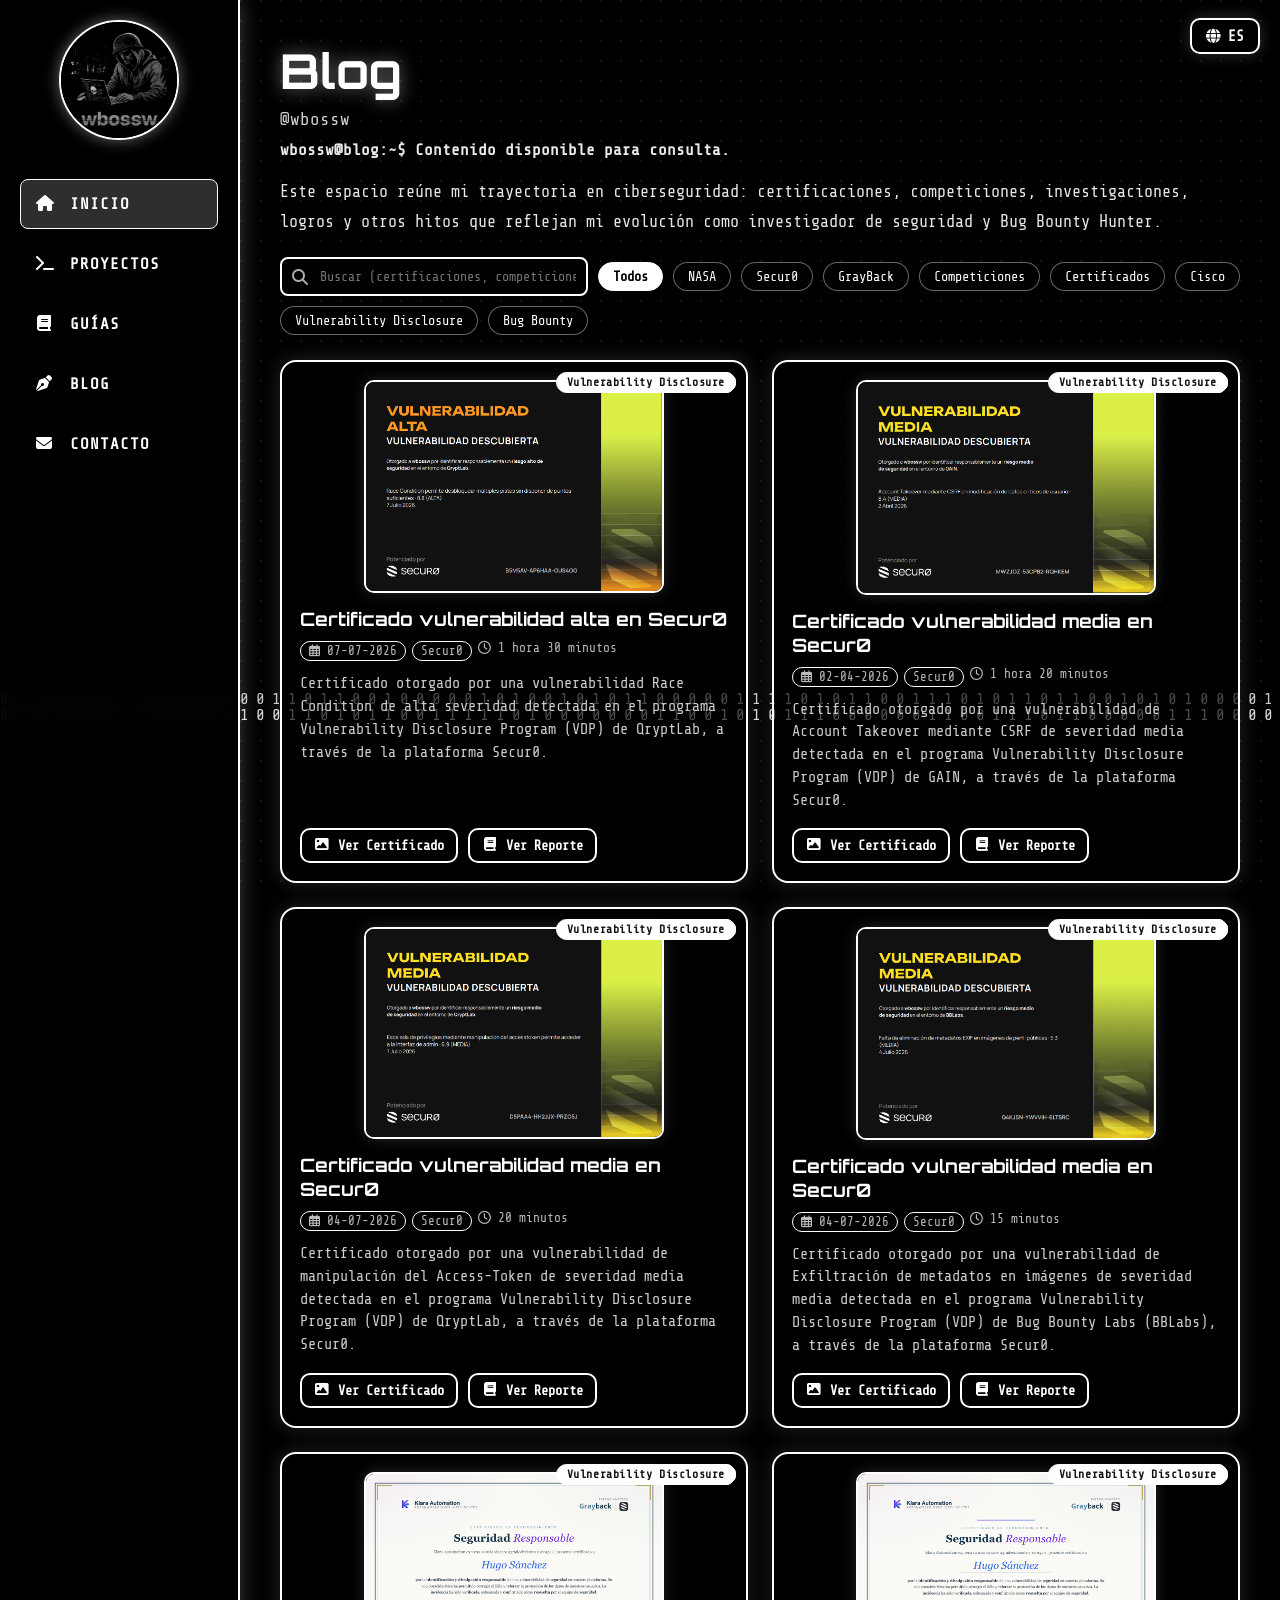
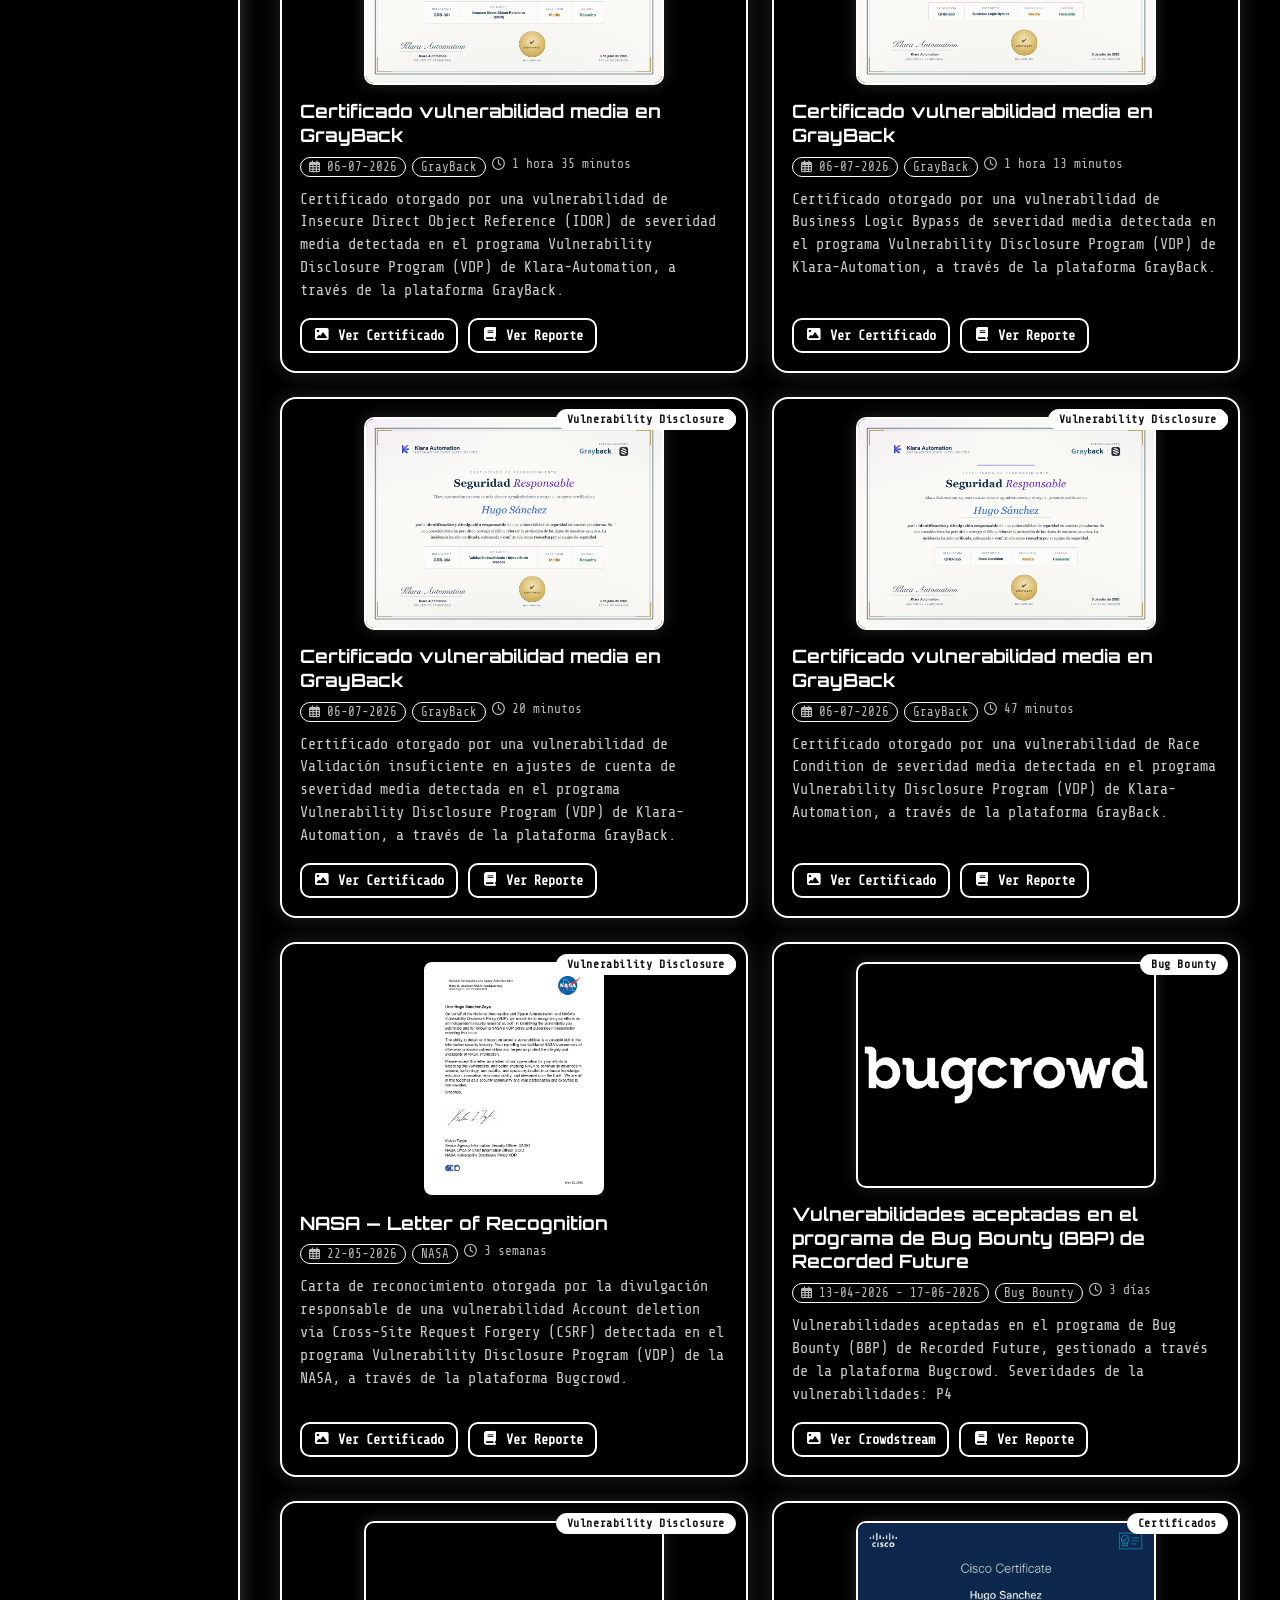
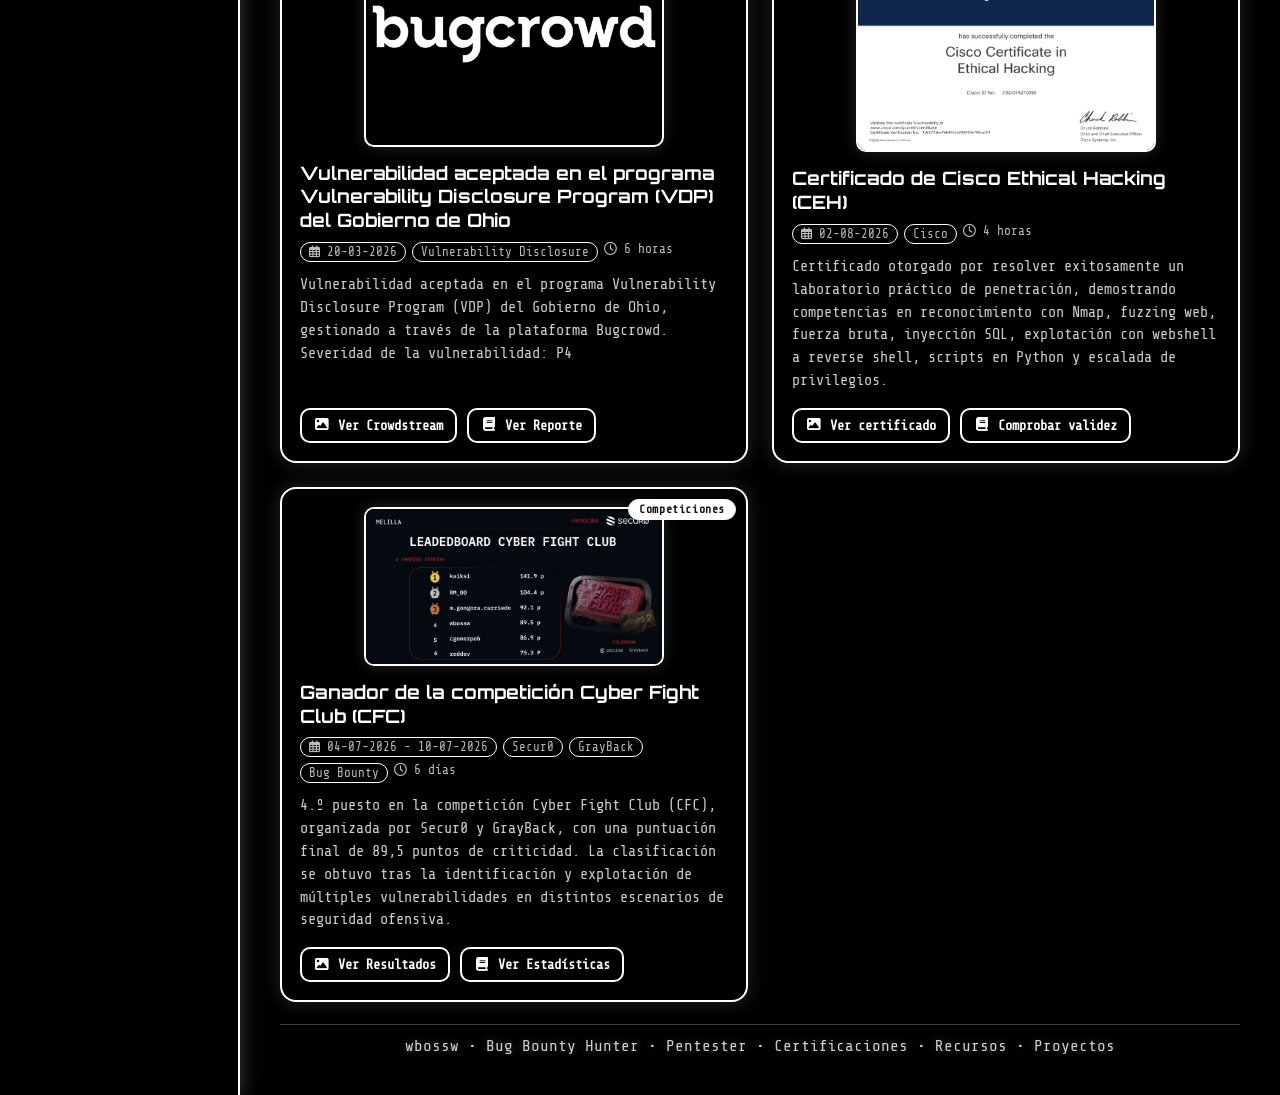
==== blog.html @ ac4e8544 "commit" ====
<!DOCTYPE html>
<html lang="es">
<head>
  <meta charset="UTF-8" />
  <meta name="viewport" content="width=device-width, initial-scale=1.0"/>
  <meta name="description" content="Portfolio de ciberseguridad, pentesting y Writeups de @wbossw.">
  <meta property="og:title" content="wbossw - Ciberseguridad & Pentesting & Bug Bounty">
  <meta property="og:description" content="Auditorías ofensivas, laboratorios y recursos de seguridad.">
  <link rel="icon" href="assets/favicon.ico" type="image/x-icon">
  <title>wbossw - Blog</title>

  <link href="https://fonts.googleapis.com/css2?family=Share+Tech+Mono:wght@400&family=Orbitron:wght@400;700;900&display=swap" rel="stylesheet">
  <link rel="stylesheet" href="https://cdnjs.cloudflare.com/ajax/libs/font-awesome/6.4.0/css/all.min.css">

  <link rel="stylesheet" href="css/blog.css">
</head>
<body>
  
  <canvas id="matrix"></canvas>

  <div id="container">
    <aside id="sidebar">
      <div id="logo">
        <img
          src="assets/p1r4t3-wbossw.png"
          alt="wbossw logo"
          data-i18n-attr="alt:logo.alt"
        >
      </div>

      <a href="https://wbossw.github.io/" class="nav-link active">
        <i class="fas fa-home" aria-hidden="true"></i>
        <span data-i18n="nav.home">Inicio</span>
      </a>

      <a href="projects" class="nav-link">
        <i class="fas fa-terminal" aria-hidden="true"></i>
        <span data-i18n="nav.projects">Proyectos</span>
      </a>

      <a href="guides" class="nav-link">
        <i class="fas fa-book" aria-hidden="true"></i>
        <span data-i18n="nav.guides">Guías</span>
      </a>

      <a href="blog" class="nav-link">
        <i class="fas fa-pen-nib" aria-hidden="true"></i>
        <span data-i18n="nav.blog">Blog</span>
      </a>

      <a href="contact" class="nav-link">
        <i class="fas fa-envelope" aria-hidden="true"></i>
        <span data-i18n="nav.contact">Contacto</span>
      </a>
    </aside>

    <div class="lang-toggle-container">
      <button id="lang-btn" class="lang-btn" type="button" aria-label="Cambiar idioma">
        <i class="fas fa-globe"></i>
        <span id="lang-label">EN</span>
      </button>
    </div>
    
    <div id="content">
      <h1>Blog</h1>
      <p class="subtitle">@wbossw</p>
      <p class="terminal-prompt">wbossw@blog:~$ Boveda de contenido </p>

      <div class="description">
        Este espacio reúne mi trayectoria en ciberseguridad: certificaciones, competiciones, investigaciones, logros y otros hitos que reflejan mi evolución como investigador de seguridad y Bug Bounty Hunter.
      </div>

      <div class="toolbar">
        <div class="search">
          <i class="fas fa-search"></i>
          <input id="q" type="text" placeholder="Buscar (certificaciones, competiciones, recursos...)" aria-label="Buscar en el blog">
        </div>
        <span class="chip active" data-filter="all">Todos</span>
        <span class="chip" data-filter="NASA">NASA</span>
        <span class="chip" data-filter="Secur0">Secur0</span>
        <span class="chip" data-filter="GrayBack">GrayBack</span>
        <span class="chip" data-filter="Competiciones">Competiciones</span>
        <span class="chip" data-filter="Certificados">Certificados</span>
        <span class="chip" data-filter="Cisco">Cisco</span>
        <span class="chip" data-filter="Vulnerability Disclosure">Vulnerability Disclosure</span>
        <span class="chip" data-filter="Bug Bounty">Bug Bounty</span>
      </div>

      <section class="blog-grid" id="posts">

        <!-- Mensaje de Búsqueda Sin Resultados -->
        <div id="no-results" class="no-results" style="display: none;">
          <i class="fas fa-exclamation-triangle"></i>
          <h3>[ 404 ] No se encontraron resultados</h3>
          <p>No hay artículos que coincidan con tu búsqueda o filtro seleccionado.</p>
        </div>

        <article class="post" data-tags="Certificado Secur0 Vulnerability Disclosure Program (VDP) - QryptLab">
          <div class="pills-container">
            <span class="pill">Secur0</span>
            <span class="pill">Certificados</span>
            <span class="pill">Vulnerability Disclosure</span>
          </div>

          <div style="display:flex; justify-content:center; margin-bottom:14px;">
            <img src="https://wbossw.github.io/assets/certificates/vulnerability-high.png" alt="Certificado Secur0 Vulnerability Disclosure Program (VDP) - QryptLab" style="width:100%; max-width:300px; height:auto; border:2px solid #fff; border-radius:10px; box-shadow:0 0 15px rgba(255,255,255,.15);">
          </div>
          
          <h3>Certificado vulnerabilidad alta en Secur0</h3>
          <div class="meta">
            <span class="badge date"><i class="far fa-calendar-alt"></i> 07-07-2026</span>
            <span class="badge">Secur0</span>
            <span class="readtime"><i class="far fa-clock"></i> 1 hora 30 minutos</span>
          </div>
          <p class="excerpt">
            Certificado otorgado por una vulnerabilidad Race Condition de alta severidad detectada en el programa Vulnerability Disclosure Program (VDP) de QryptLab, a través de la plataforma Secur0.
          </p>
          <div class="btns">
            <a class="btn" href="https://wbossw.github.io/assets/certificates/vulnerability-high.png" target="_blank" rel="noopener"><i class="fas fa-image"></i>Ver Certificado</a>
            <a class="btn" href="https://wbossw.github.io/blog"><i class="fas fa-book"></i>Ver Reporte</a>
          </div>
        </article>

        <article class="post" data-tags="Certificado Secur0 Vulnerability Disclosure Program (VDP) - GAIN">
          <div class="pills-container">
            <span class="pill">Secur0</span>
            <span class="pill">Certificados</span>
            <span class="pill">Vulnerability Disclosure</span>
          </div>

          <div style="display:flex; justify-content:center; margin-bottom:14px;">
            <img src="https://wbossw.github.io/assets/certificates/vulnerability-medium.png" alt="Certificado Secur0 Vulnerability Disclosure Program (VDP) - GAIN" style="width:100%; max-width:300px; height:auto; border:2px solid #fff; border-radius:10px; box-shadow:0 0 15px rgba(255,255,255,.15);">
          </div>
          
          <h3>Certificado vulnerabilidad media en Secur0</h3>
          <div class="meta">
            <span class="badge date"><i class="far fa-calendar-alt"></i> 02-04-2026</span>
            <span class="badge">Secur0</span>
            <span class="readtime"><i class="far fa-clock"></i> 1 hora 20 minutos </span>
          </div>
          <p class="excerpt">
            Certificado otorgado por una vulnerabilidad de Account Takeover mediante CSRF de severidad media detectada en el programa Vulnerability Disclosure Program (VDP) de GAIN, a través de la plataforma Secur0.
          </p>
          <div class="btns">
            <a class="btn" href="https://wbossw.github.io/assets/certificates/vulnerability-medium.png" target="_blank" rel="noopener"><i class="fas fa-image"></i>Ver Certificado</a>
            <a class="btn" href="https://wbossw.github.io/blog"><i class="fas fa-book"></i>Ver Reporte</a>
          </div>
        </article>

        <article class="post" data-tags="Certificado Secur0 Vulnerability Disclosure Program (VDP) - QryptLab">
          <div class="pills-container">
            <span class="pill">Secur0</span>
            <span class="pill">Certificados</span>
            <span class="pill">Vulnerability Disclosure</span>
          </div>

          <div style="display:flex; justify-content:center; margin-bottom:14px;">
            <img src="https://wbossw.github.io/assets/certificates/vulnerability-medium-.png" alt="Certificado Secur0 Vulnerability Disclosure Program (VDP) - QryptLab" style="width:100%; max-width:300px; height:auto; border:2px solid #fff; border-radius:10px; box-shadow:0 0 15px rgba(255,255,255,.15);">
          </div>

          <h3>Certificado vulnerabilidad media en Secur0</h3>
          <div class="meta">
            <span class="badge date"><i class="far fa-calendar-alt"></i> 04-07-2026</span>
            <span class="badge">Secur0</span>
            <span class="readtime"><i class="far fa-clock"></i> 20 minutos </span>
          </div>
          <p class="excerpt">
            Certificado otorgado por una vulnerabilidad de manipulación del Access-Token de severidad media detectada en el programa Vulnerability Disclosure Program (VDP) de QryptLab, a través de la plataforma Secur0.
          </p>
          <div class="btns">
            <a class="btn" href="https://wbossw.github.io/assets/certificates/vulnerability-medium-.png" target="_blank" rel="noopener"><i class="fas fa-image"></i>Ver Certificado</a>
            <a class="btn" href="https://wbossw.github.io/blog"><i class="fas fa-book"></i>Ver Reporte</a>
          </div>
        </article>

        <article class="post" data-tags="Certificado Secur0 Vulnerability Disclosure Program (VDP) - Bug Bounty Labs (BBLabs)">
          <div class="pills-container">
            <span class="pill">Secur0</span>
            <span class="pill">Certificados</span>
            <span class="pill">Vulnerability Disclosure</span>
          </div>

          <div style="display:flex; justify-content:center; margin-bottom:14px;">
            <img src="https://wbossw.github.io/assets/certificates/Vulnerability-medium-1.png" alt="Certificado Secur0 Vulnerability Disclosure Program (VDP) - Bug Bounty Labs (BBLabs)" style="width:100%; max-width:300px; height:auto; border:2px solid #fff; border-radius:10px; box-shadow:0 0 15px rgba(255,255,255,.15);">
          </div>

          <h3>Certificado vulnerabilidad media en Secur0</h3>
          <div class="meta">
            <span class="badge date"><i class="far fa-calendar-alt"></i> 04-07-2026</span>
            <span class="badge">Secur0</span>
            <span class="readtime"><i class="far fa-clock"></i> 15 minutos </span>
          </div>
          <p class="excerpt">
            Certificado otorgado por una vulnerabilidad de Exfiltración de metadatos en imágenes de severidad media detectada en el programa Vulnerability Disclosure Program (VDP) de Bug Bounty Labs (BBLabs), a través de la plataforma Secur0.
          </p>
          <div class="btns">
            <a class="btn" href="https://wbossw.github.io/assets/certificates/Vulnerability-medium-1.png" target="_blank" rel="noopener"><i class="fas fa-image"></i>Ver Certificado</a>
            <a class="btn" href="https://wbossw.github.io/blog"><i class="fas fa-book"></i>Ver Reporte</a>
          </div>
        </article>

        <article class="post" data-tags="Certificado GrayBack Vulnerability Disclosure Program (VDP) - Klara-Automation">
          <div class="pills-container">
            <span class="pill">GrayBack</span>
            <span class="pill">Certificados</span>
            <span class="pill">Vulnerability Disclosure</span>
          </div>

          <div style="display:flex; justify-content:center; margin-bottom:14px;">
            <img src="https://wbossw.github.io/assets/certificates/Vulnerability-Medium-GrayBack-1.png" alt="Certificado GrayBack Vulnerability Disclosure Program (VDP) - Klara-Automation" style="width:100%; max-width:300px; height:auto; border:2px solid #fff; border-radius:10px; box-shadow:0 0 15px rgba(255,255,255,.15);">
          </div>

          <h3>Certificado vulnerabilidad media en GrayBack</h3>
          <div class="meta">
            <span class="badge date"><i class="far fa-calendar-alt"></i> 06-07-2026</span>
            <span class="badge">GrayBack</span>
            <span class="readtime"><i class="far fa-clock"></i> 1 hora 35 minutos </span>
          </div>
          <p class="excerpt">
            Certificado otorgado por una vulnerabilidad de Insecure Direct Object Reference (IDOR) de severidad media detectada en el programa Vulnerability Disclosure Program (VDP) de Klara-Automation, a través de la plataforma GrayBack.
          </p>
          <div class="btns">
            <a class="btn" href="https://wbossw.github.io/assets/certificates/Vulnerability-Medium-GrayBack-1.png" target="_blank" rel="noopener"><i class="fas fa-image"></i>Ver Certificado</a>
            <a class="btn" href="https://wbossw.github.io/blog"><i class="fas fa-book"></i>Ver Reporte</a>
          </div>
        </article>

        <article class="post" data-tags="Certificado GrayBack Vulnerability Disclosure Program (VDP) - Klara-Automation">
          <div class="pills-container">
            <span class="pill">GrayBack</span>
            <span class="pill">Certificados</span>
            <span class="pill">Vulnerability Disclosure</span>
          </div>

          <div style="display:flex; justify-content:center; margin-bottom:14px;">
            <img src="https://wbossw.github.io/assets/certificates/Vulnerability-Medium-GrayBack-2.png" alt="Certificado GrayBack Vulnerability Disclosure Program (VDP) - Klara-Automation" style="width:100%; max-width:300px; height:auto; border:2px solid #fff; border-radius:10px; box-shadow:0 0 15px rgba(255,255,255,.15);">
          </div>

          <h3>Certificado vulnerabilidad media en GrayBack</h3>
          <div class="meta">
            <span class="badge date"><i class="far fa-calendar-alt"></i> 06-07-2026</span>
            <span class="badge">GrayBack</span>
            <span class="readtime"><i class="far fa-clock"></i> 1 hora 13 minutos </span>
          </div>
          <p class="excerpt">
            Certificado otorgado por una vulnerabilidad de Business Logic Bypass de severidad media detectada en el programa Vulnerability Disclosure Program (VDP) de Klara-Automation, a través de la plataforma GrayBack.
          </p>
          <div class="btns">
            <a class="btn" href="https://wbossw.github.io/assets/certificates/Vulnerability-Medium-GrayBack-2.png" target="_blank" rel="noopener"><i class="fas fa-image"></i>Ver Certificado</a>
            <a class="btn" href="https://wbossw.github.io/blog"><i class="fas fa-book"></i>Ver Reporte</a>
          </div>
        </article>

        <article class="post" data-tags="Certificado GrayBack Vulnerability Disclosure Program (VDP) - Klara-Automation">
          <div class="pills-container">
            <span class="pill">GrayBack</span>
            <span class="pill">Certificados</span>
            <span class="pill">Vulnerability Disclosure</span>
          </div>

          <div style="display:flex; justify-content:center; margin-bottom:14px;">
            <img src="https://wbossw.github.io/assets/certificates/Vulnerability-Medium-GrayBack-3.png" alt="Certificado GrayBack Vulnerability Disclosure Program (VDP) - Klara-Automation" style="width:100%; max-width:300px; height:auto; border:2px solid #fff; border-radius:10px; box-shadow:0 0 15px rgba(255,255,255,.15);">
          </div>

          <h3>Certificado vulnerabilidad media en GrayBack</h3>
          <div class="meta">
            <span class="badge date"><i class="far fa-calendar-alt"></i> 06-07-2026</span>
            <span class="badge">GrayBack</span>
            <span class="readtime"><i class="far fa-clock"></i> 20 minutos </span>
          </div>
          <p class="excerpt">
            Certificado otorgado por una vulnerabilidad de Validación insuficiente en ajustes de cuenta de severidad media detectada en el programa Vulnerability Disclosure Program (VDP) de Klara-Automation, a través de la plataforma GrayBack.
          </p>
          <div class="btns">
            <a class="btn" href="https://wbossw.github.io/assets/certificates/Vulnerability-Medium-GrayBack-3.png" target="_blank" rel="noopener"><i class="fas fa-image"></i>Ver Certificado</a>
            <a class="btn" href="https://wbossw.github.io/blog"><i class="fas fa-book"></i>Ver Reporte</a>
          </div>
        </article>

        <article class="post" data-tags="Certificado GrayBack Vulnerability Disclosure Program (VDP) - Klara-Automation">
          <div class="pills-container">
            <span class="pill">GrayBack</span>
            <span class="pill">Certificados</span>
            <span class="pill">Vulnerability Disclosure</span>
          </div>

          <div style="display:flex; justify-content:center; margin-bottom:14px;">
            <img src="https://wbossw.github.io/assets/certificates/Vulnerability-Medium-GrayBack-4.png" alt="Certificado GrayBack Vulnerability Disclosure Program (VDP) - Klara-Automation" style="width:100%; max-width:300px; height:auto; border:2px solid #fff; border-radius:10px; box-shadow:0 0 15px rgba(255,255,255,.15);">
          </div>

          <h3>Certificado vulnerabilidad media en GrayBack</h3>
          <div class="meta">
            <span class="badge date"><i class="far fa-calendar-alt"></i> 06-07-2026</span>
            <span class="badge">GrayBack</span>
            <span class="readtime"><i class="far fa-clock"></i> 47 minutos </span>
          </div>
          <p class="excerpt">
            Certificado otorgado por una vulnerabilidad de Race Condition de severidad media detectada en el programa Vulnerability Disclosure Program (VDP) de Klara-Automation, a través de la plataforma GrayBack.
          </p>
          <div class="btns">
            <a class="btn" href="https://wbossw.github.io/assets/certificates/Vulnerability-Medium-GrayBack-4.png" target="_blank" rel="noopener"><i class="fas fa-image"></i>Ver Certificado</a>
            <a class="btn" href="https://wbossw.github.io/blog"><i class="fas fa-book"></i>Ver Reporte</a>
          </div>
        </article>

        <article class="post" data-tags="NASA Letter Of Recognition (LOR)">
          <div class="pills-container">
            <span class="pill">NASA</span>
            <span class="pill">Certificados</span>
            <span class="pill">Vulnerability Disclosure</span>
          </div>

          <div style="text-align:center; width:100%; margin-bottom:12px;">
            <img src="https://wbossw.github.io/assets/certificates/Letter-of-Recognition-NASA.jpg" alt="NASA - Letter Of Recognition (LOR)" style="width:180px; height:auto; border-radius:8px;">
          </div>

          <h3>NASA — Letter of Recognition</h3>

          <div class="meta">
            <span class="badge date"><i class="far fa-calendar-alt"></i> 22-05-2026</span>
            <span class="badge">NASA</span>
            <span class="readtime"><i class="far fa-clock"></i> 3 semanas</span>
          </div>

          <p class="excerpt">
            Carta de reconocimiento otorgada por la divulgación responsable de una vulnerabilidad Account deletion via Cross-Site Request Forgery (CSRF) detectada en el programa Vulnerability Disclosure Program (VDP) de la NASA, a través de la plataforma Bugcrowd.
          </p>
          <div class="btns">
            <a class="btn" href="https://wbossw.github.io/assets/certificates/Letter-of-Recognition-NASA.jpg" target="_blank" rel="noopener"><i class="fas fa-image"></i>Ver Certificado</a>
            <a class="btn" href="https://bugcrowd.com/disclosures/e97add76-3838-4d24-a86a-ae850003ad15/critical-csrf-vulnerability-exploiting-account-deletion-on-nasa-subscription-service"><i class="fas fa-book"></i>Ver Reporte</a>
          </div>
        </article>

        <article class="post" data-tags="Vulnerabilidades aceptadas en el programa de Bug Bounty de Recorded Future">
          <div class="pills-container">
            <span class="pill">Bug Bounty</span>
          </div>

          <div style="display:flex; justify-content:center; margin-bottom:14px;">
            <img src="https://wbossw.github.io/assets/certificates/bugcrowd.png" alt="Vulnerabilidades aceptadas en el programa de Bug Bounty de Recorded Future" style="width:100%; max-width:300px; height:auto; border:2px solid #fff; border-radius:10px; box-shadow:0 0 15px rgba(255,255,255,.15);">
          </div>
          
          <h3>Vulnerabilidades aceptadas en el programa de Bug Bounty (BBP) de Recorded Future </h3>
          <div class="meta">
            <span class="badge date"><i class="far fa-calendar-alt"></i> 13-04-2026 - 17-06-2026 </span>
            <span class="badge">Bug Bounty</span>
            <span class="readtime"><i class="far fa-clock"></i> 3 días </span>
          </div>
          <p class="excerpt">
            Vulnerabilidades aceptadas en el programa de Bug Bounty (BBP) de Recorded Future, gestionado a través de la plataforma Bugcrowd. Severidades de la vulnerabilidades: P4
          </p>
          <div class="btns">
            <a class="btn" href="https://bugcrowd.com/engagements/recorded-future-mbb-og/crowdstream" target="_blank" rel="noopener"><i class="fas fa-image"></i>Ver Crowdstream</a>
            <a class="btn" href="https://wbossw.github.io/blog"><i class="fas fa-book"></i>Ver Reporte</a>
          </div>
        </article>

        <article class="post" data-tags="Vulnerabilidad de severidad baja aceptada en el Gobierno de Ohio">
          <div class="pills-container">
            <span class="pill">Vulnerability Disclosure</span>
          </div>

          <div style="display:flex; justify-content:center; margin-bottom:14px;">
            <img src="https://wbossw.github.io/assets/certificates/bugcrowd.png" alt="Vulnerabilidad aceptada en el programa Vulnerability Disclosure Program (VDP) del Gobierno de Ohio" style="width:100%; max-width:300px; height:auto; border:2px solid #fff; border-radius:10px; box-shadow:0 0 15px rgba(255,255,255,.15);">
          </div>
          
          <h3>Vulnerabilidad aceptada en el programa Vulnerability Disclosure Program (VDP) del Gobierno de Ohio </h3>
          <div class="meta">
            <span class="badge date"><i class="far fa-calendar-alt"></i> 20-03-2026</span>
            <span class="badge">Vulnerability Disclosure</span>
            <span class="readtime"><i class="far fa-clock"></i> 6 horas </span>
          </div>
          <p class="excerpt">
            Vulnerabilidad aceptada en el programa Vulnerability Disclosure Program (VDP) del Gobierno de Ohio, gestionado a través de la plataforma Bugcrowd. Severidad de la vulnerabilidad: P4
          </p>
          <div class="btns">
            <a class="btn" href="https://bugcrowd.com/engagements/ohio-ago-vdp-pro/crowdstream" target="_blank" rel="noopener"><i class="fas fa-image"></i>Ver Crowdstream</a>
            <a class="btn" href="https://wbossw.github.io/blog"><i class="fas fa-book"></i>Ver Reporte</a>
          </div>
        </article>

        <article class="post" data-tags="Certificado Ethical Hacking Cisco">
          <div class="pills-container">
            <span class="pill">Certificados</span>
          </div>

          <div style="display:flex; justify-content:center; margin-bottom:14px;">
            <img src="https://wbossw.github.io/assets/certificates/Cisco-Certificate-in-Ethical-Hacking-certificate.jpg" alt="Certificado Ethical Hacking Cisco" style="width:100%; max-width:300px; height:auto; border:2px solid #fff; border-radius:10px; box-shadow:0 0 15px rgba(255,255,255,.15);">
          </div>
          
          <h3> Certificado de Cisco Ethical Hacking (CEH) </h3>
          <div class="meta">
            <span class="badge date"><i class="far fa-calendar-alt"></i> 02-08-2026 </span>
            <span class="badge">Cisco</span>
            <span class="readtime"><i class="far fa-clock"></i> 4 horas </span>
          </div>
          <p class="excerpt">
            Certificado otorgado por resolver exitosamente un laboratorio práctico de penetración, demostrando competencias en reconocimiento con Nmap, fuzzing web, fuerza bruta, inyección SQL, explotación con webshell a reverse shell, scripts en Python y escalada de privilegios.
          </p>
          <div class="btns">
            <a class="btn" href="https://wbossw.github.io/assets/certificates/Cisco%Certificate%20in%20Ethical%20Hacking%20certificate.jpg" target="_blank" rel="noopener"><i class="fas fa-image"></i>Ver certificado</a>
            <a class="btn" href="https://cp.certmetrics.com/cisco/en/public/verify/credential/1db575aba7bb49b5a295693e786cac51"><i class="fas fa-book"></i>Comprobar validez</a>
          </div>
        </article>

        <article class="post" data-tags="Ganador de la competición CyberFightClub (CFC)">
          <div class="pills-container">
            <span class="pill">Competiciones</span>
          </div>

          <div style="display:flex; justify-content:center; margin-bottom:14px;">
            <img src="https://wbossw.github.io/assets/certificates/CFC.png" alt="Ganador de la competición Cyber Fight Club (CFC)" style="width:100%; max-width:300px; height:auto; border:2px solid #fff; border-radius:10px; box-shadow:0 0 15px rgba(255,255,255,.15);">
          </div>
          
          <h3>Ganador de la competición Cyber Fight Club (CFC) </h3>
          <div class="meta">
            <span class="badge date"><i class="far fa-calendar-alt"></i> 04-07-2026 - 10-07-2026</span>
            <span class="badge">Secur0</span>
            <span class="badge">GrayBack</span>
            <span class="badge">Bug Bounty</span>
            <span class="readtime"><i class="far fa-clock"></i> 6 días </span>
          </div>
          <p class="excerpt">
            4.º puesto en la competición Cyber Fight Club (CFC), organizada por Secur0 y GrayBack, con una puntuación final de 89,5 puntos de criticidad. La clasificación se obtuvo tras la identificación y explotación de múltiples vulnerabilidades en distintos escenarios de seguridad ofensiva.
          </p>
          <div class="btns">
            <a class="btn" href="https://wbossw.github.io/assets/certificates/CFC.png" target="_blank" rel="noopener"><i class="fas fa-image"></i>Ver Resultados</a>
            <a class="btn" href="https://app.secur0.com/competitions/2#top_hackers"><i class="fas fa-book"></i>Ver Estadísticas</a>
          </div>
        </article>

      </section>
       <div class="ticker-container">
        <div id="ticker" class="ticker">wbossw • Bug Bounty Hunter • Pentester •  Certificaciones • Recursos • Proyectos</div>
      </div>
      <footer></footer>
    </div>
  </div>

  <script src="js/main.js"></script>
  <script src="js/lang.js"></script>
  <script src="js/blog.js"></script>
</body>
</html>
---- css/blog.css ----
* {
  margin: 0;
  padding: 0;
  box-sizing: border-box;
}

html,
body {
  height: 100%;
}

body {
  background: #000;
  color: #fff;
  font-family: 'Share Tech Mono', monospace;
  min-height: 100vh;
  position: relative;
  overflow-x: hidden;
}

#matrix {
  position: fixed;
  inset: 0;
  z-index: -2;
  width: 100%;
  height: 100%;
  background: #000;
}

body::before {
  content: "";
  position: fixed;
  inset: 0;
  background-image: radial-gradient(
    circle at 1px 1px,
    rgba(255, 255, 255, .08) 1px,
    transparent 0
  );
  background-size: 20px 20px;
  z-index: -1;
  pointer-events: none;
}

#container {
  display: flex;
  min-height: 100vh;
}

#sidebar {
  width: 240px;
  flex-shrink: 0;
  background: rgba(0, 0, 0, .9);
  backdrop-filter: blur(10px);
  -webkit-backdrop-filter: blur(10px);
  border-right: 2px solid #fff;
  padding: 20px;
  display: flex;
  flex-direction: column;
  box-shadow: 0 0 20px rgba(255, 255, 255, .25);
}

#logo {
  text-align: center;
  margin-bottom: 30px;
}

#logo img {
  width: 120px;
  max-width: 100%;
  border-radius: 50%;
  border: 2px solid #fff;
  box-shadow: 0 0 15px rgba(255, 255, 255, .4);
  transition: transform .25s ease, box-shadow .25s ease;
}

#logo img:hover {
  transform: scale(1.06);
  box-shadow: 0 0 24px rgba(255, 255, 255, .7);
}

.nav-link {
  color: #fff;
  text-decoration: none;
  padding: 15px;
  margin: 5px 0;
  display: block;
  border: 1px solid transparent;
  border-radius: 8px;
  transition: all .2s ease;
  text-transform: uppercase;
  letter-spacing: 1px;
  font-weight: bold;
  white-space: nowrap;
}

.nav-link i {
  color: #fff;
  margin-right: 8px;
  width: 16px;
  text-align: center;
}

.nav-link:hover {
  background: rgba(255, 255, 255, .08);
  border-color: #fff;
  transform: translateX(4px);
}

.nav-link.active {
  background: rgba(255, 255, 255, .18);
  border-color: #fff;
}

.lang-toggle-container {
  position: fixed;
  top: 18px;
  right: 20px;
  z-index: 1000;
}

.lang-btn {
  background: rgba(0, 0, 0, .85);
  backdrop-filter: blur(10px);
  -webkit-backdrop-filter: blur(10px);
  color: #fff;
  border: 2px solid #fff;
  border-radius: 10px;
  padding: 8px 14px;
  font-family: 'Share Tech Mono', monospace;
  font-size: .9rem;
  font-weight: bold;
  cursor: pointer;
  display: flex;
  align-items: center;
  gap: 8px;
  box-shadow: 0 0 15px rgba(255, 255, 255, .2);
  transition: all .25s ease;
}

.lang-btn:hover {
  background: #fff;
  color: #000;
  box-shadow: 0 0 22px rgba(255, 255, 255, .6);
  transform: translateY(-2px);
}

#content {
  flex: 1;
  min-width: 0;
  padding: 40px;
}

h1 {
  font-family: 'Orbitron', monospace;
  font-size: 3em;
  color: #fff;
  text-shadow: 0 0 18px rgba(255, 255, 255, .45);
  margin-bottom: 8px;
}

.subtitle {
  font-size: 1.1em;
  color: #cfcfcf;
  margin-bottom: 12px;
}

.terminal-prompt {
  color: #eaeaea;
  font-weight: bold;
  margin-bottom: 18px;
}

.description {
  font-size: 1.05em;
  line-height: 1.8;
  color: #e6e6e6;
  margin-bottom: 20px;
  max-width: 980px;
}

.toolbar {
  display: flex;
  flex-wrap: wrap;
  gap: 10px;
  align-items: center;
  margin-bottom: 25px;
}

.search {
  position: relative;
  flex: 1 1 300px;
  display: flex;
  align-items: center;
}

.search i {
  position: absolute;
  left: 12px;
  color: #aaa;
  pointer-events: none;
}

.search input {
  width: 100%;
  padding: 10px 10px 10px 38px;
  background: rgba(0, 0, 0, .7);
  border: 2px solid #fff;
  border-radius: 8px;
  color: #fff;
  font-family: 'Share Tech Mono', monospace;
  outline: none;
  transition: box-shadow .2s ease;
}

.search input:focus {
  box-shadow: 0 0 12px rgba(255, 255, 255, .4);
}

.chip {
  padding: 6px 14px;
  border: 1px solid rgba(255, 255, 255, .4);
  border-radius: 20px;
  font-size: .85rem;
  cursor: pointer;
  transition: all .2s ease;
  background: rgba(0, 0, 0, .5);
  user-select: none;
}

.chip:hover {
  border-color: #fff;
  background: rgba(255, 255, 255, .1);
}

.chip.active {
  background: #fff;
  color: #000;
  font-weight: bold;
  border-color: #fff;
}

.blog-grid {
  display: grid;
  grid-template-columns: repeat(auto-fit, minmax(320px, 1fr));
  gap: 24px;
  margin-bottom: 22px;
  min-height: 200px;
}

.post {
  background: rgba(0, 0, 0, .65);
  border: 2px solid #fff;
  border-radius: 16px;
  padding: 18px;
  box-shadow: 0 0 20px rgba(255, 255, 255, .15);
  transition: all .25s ease;
  position: relative;
  display: flex;
  flex-direction: column;
}

.post img {
  max-width: 100%;
  height: auto;
  border-radius: 8px;
}

.post:hover {
  transform: translateY(-4px);
  box-shadow: 0 10px 28px rgba(255, 255, 255, .25);
  border-color: #e6e6e6;
}

.post h3 {
  font-family: 'Orbitron', monospace;
  font-size: 1.15rem;
  margin-bottom: 10px;
  line-height: 1.3;
}

.meta {
  display: flex;
  flex-wrap: wrap;
  gap: 6px;
  margin-bottom: 12px;
  font-size: .8rem;
  color: #bbb;
}

.excerpt {
  font-size: .95rem;
  line-height: 1.5;
  color: #ccc;
  margin-bottom: 15px;
  flex-grow: 1;
}

.badge {
  border: 1px solid #fff;
  border-radius: 12px;
  padding: 2px 8px;
  font-size: .78rem;
}

.pill {
  position: absolute;
  top: 10px;
  right: 10px;
  font-size: .72rem;
  letter-spacing: .6px;
  border: 1px solid #fff;
  border-radius: 999px;
  padding: 3px 10px;
  color: #111;
  background: #fff;
  font-weight: bold;
  z-index: 2;
}

.btns {
  display: flex;
  gap: 10px;
  margin-top: auto;
}

.btn {
  display: inline-flex;
  align-items: center;
  gap: 8px;
  padding: 8px 12px;
  border: 2px solid #fff;
  border-radius: 10px;
  color: #fff;
  text-decoration: none;
  font-weight: bold;
  font-size: .85rem;
  transition: all .2s ease;
  cursor: pointer;
}

.btn:hover {
  background: #fff;
  color: #000;
  transform: translateY(-2px);
}

.btn i {
  width: 16px;
  text-align: center;
}

.no-results {
  grid-column: 1 / -1;
  text-align: center;
  padding: 50px 20px;
  background: rgba(0, 0, 0, .7);
  border: 2px dashed rgba(255, 255, 255, .3);
  border-radius: 16px;
  margin: 20px 0;
  box-shadow: inset 0 0 15px rgba(255, 0, 0, .1);
}

.no-results i {
  font-size: 3rem;
  color: #ff4d4d;
  margin-bottom: 15px;
  text-shadow: 0 0 10px rgba(255, 77, 77, .5);
}

.no-results h3 {
  font-family: 'Orbitron', monospace;
  font-size: 1.5rem;
  color: #fff;
  margin-bottom: 8px;
}

.no-results p {
  color: #aaa;
  font-size: 1rem;
}

form {
  display: grid;
  gap: 12px;
  margin-top: 6px;
}

label {
  font-size: .95rem;
  color: #fff;
}

input,
select,
textarea {
  background: rgba(0, 0, 0, .7);
  border: 2px solid #fff;
  border-radius: 8px;
  color: #fff;
  padding: 10px;
  font-family: 'Share Tech Mono', monospace;
  outline: none;
  transition: box-shadow .2s ease;
}

input:focus,
select:focus,
textarea:focus {
  box-shadow: 0 0 12px rgba(255, 255, 255, .4);
}

.ticker-container {
  width: 100%;
  margin-top: 22px;
  border-top: 1px solid rgba(255, 255, 255, .25);
  padding-top: 12px;
  text-align: center;
  overflow: hidden;
}

.ticker {
  font-size: 1rem;
  color: #cfcfcf;
  text-shadow: 0 0 10px rgba(255, 255, 255, .25);
  white-space: nowrap;
  display: inline-block;
  animation: scrollText 18s linear infinite;
}

@keyframes scrollText {
  0% {
    transform: translateX(100%);
  }

  100% {
    transform: translateX(-100%);
  }
}

@media (max-width: 768px) {

  #container {
    flex-direction: column;
  }

  #sidebar {
    width: 100%;
    padding: 20px;
    border-right: none;
    border-bottom: 2px solid #fff;
  }

  #content {
    padding: 20px;
  }

  .lang-toggle-container {
    top: 12px;
    right: 12px;
  }

  h1 {
    font-size: 2.2em;
  }
}
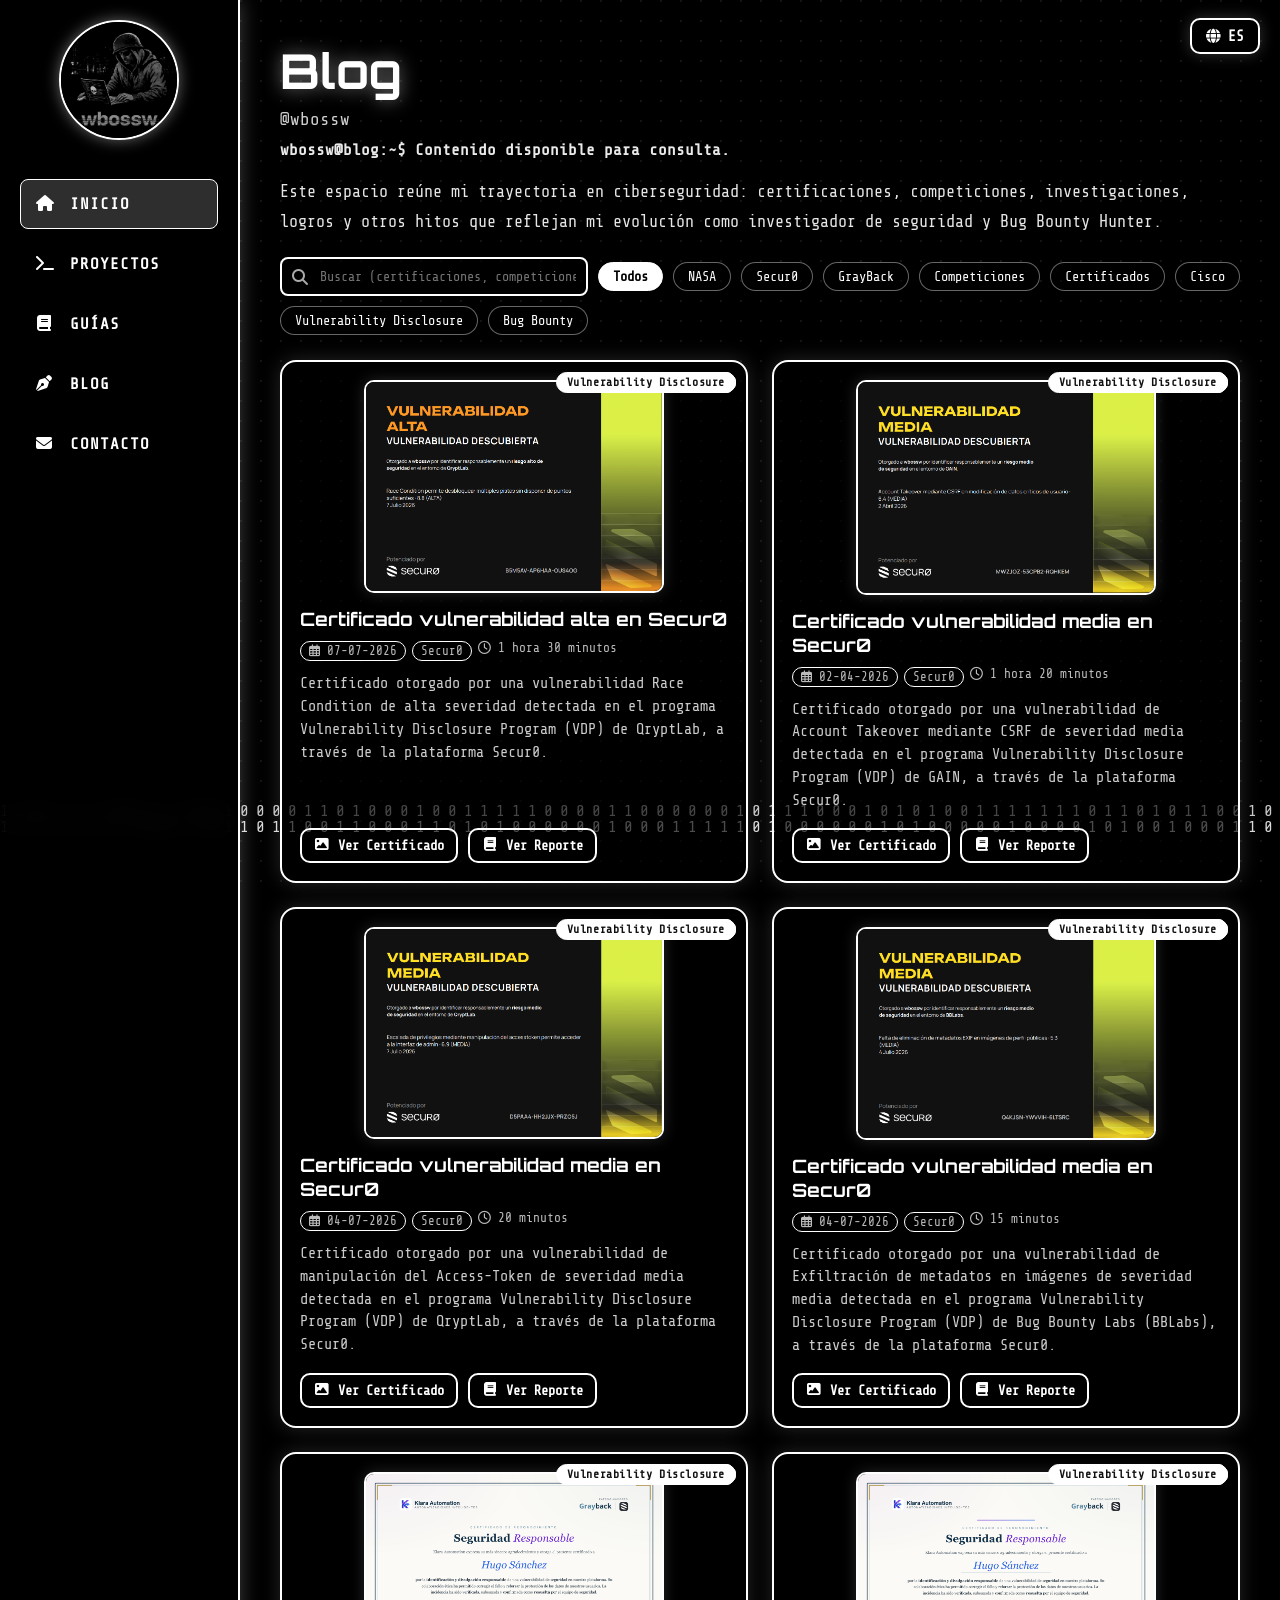
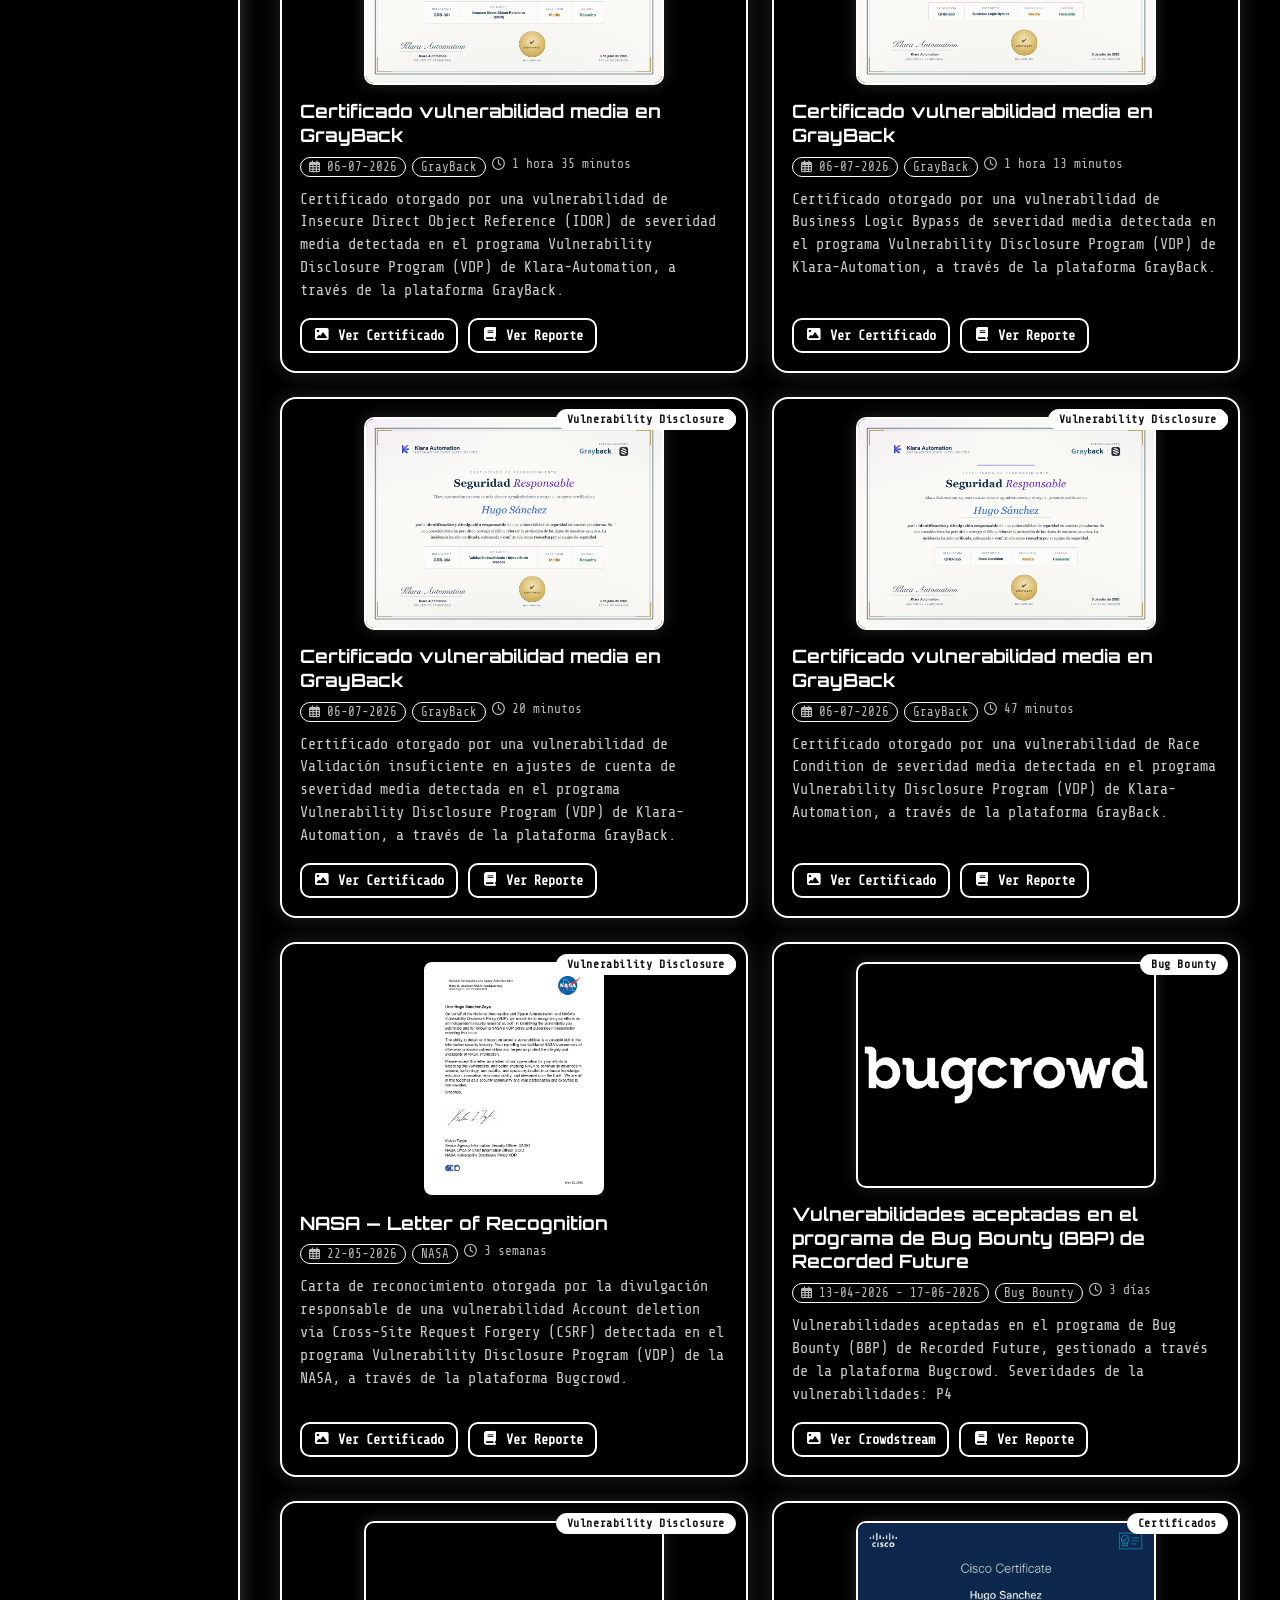
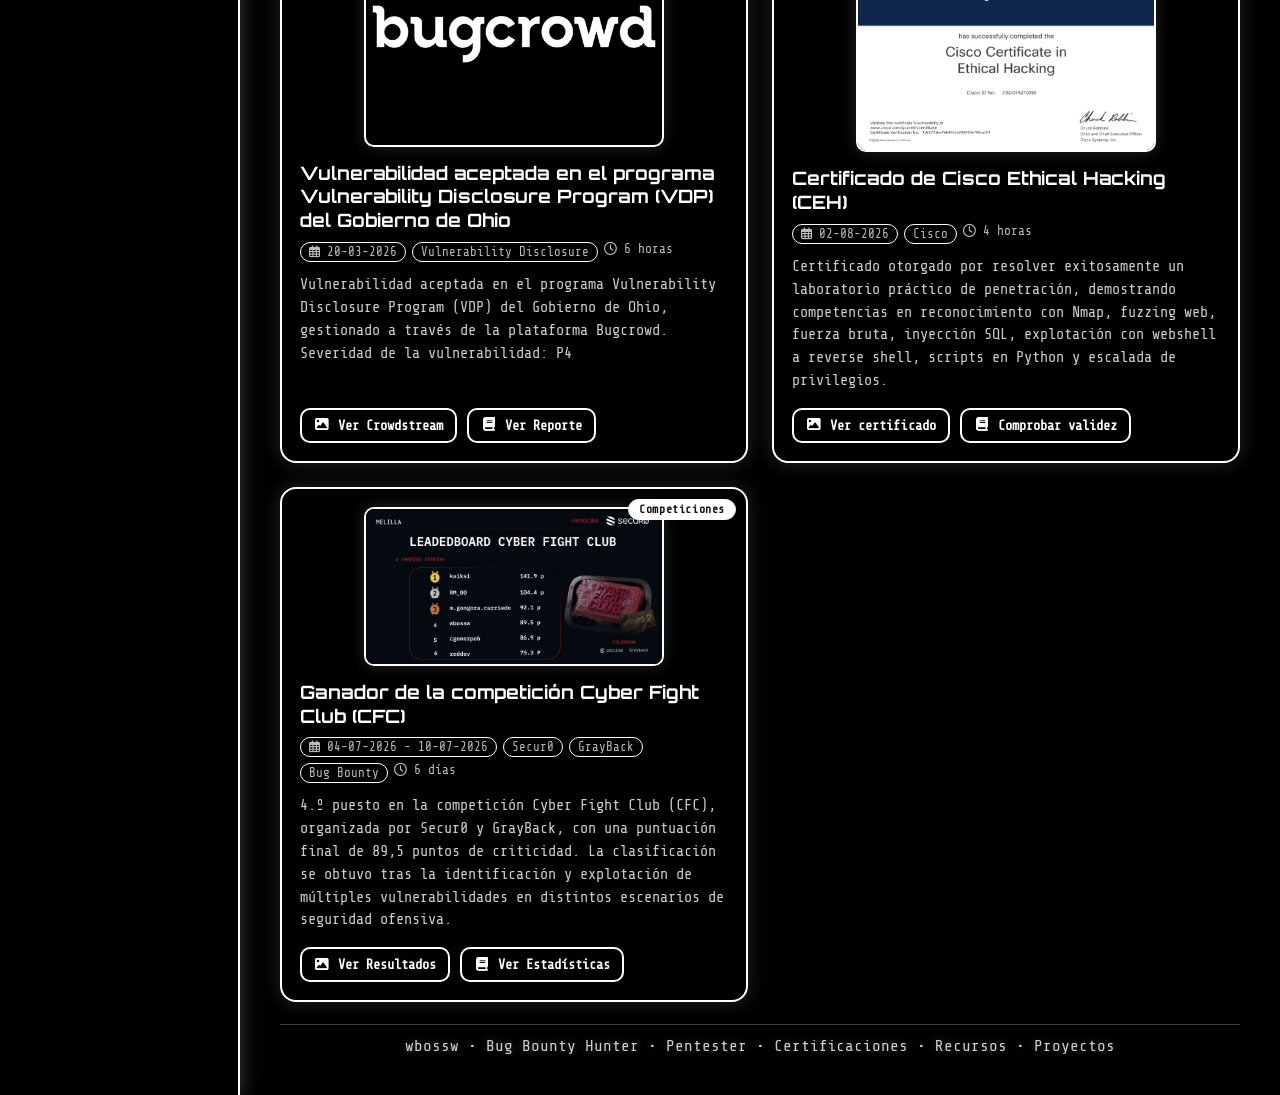
==== commit 57f85205: "Update blog.html" ====
--- a/blog.html
+++ b/blog.html
@@ -398,7 +398,7 @@
             Certificado otorgado por resolver exitosamente un laboratorio práctico de penetración, demostrando competencias en reconocimiento con Nmap, fuzzing web, fuerza bruta, inyección SQL, explotación con webshell a reverse shell, scripts en Python y escalada de privilegios.
           </p>
           <div class="btns">
-            <a class="btn" href="https://wbossw.github.io/assets/certificates/Cisco%Certificate%20in%20Ethical%20Hacking%20certificate.jpg" target="_blank" rel="noopener"><i class="fas fa-image"></i>Ver certificado</a>
+            <a class="btn" href="https://wbossw.github.io/assets/certificates/Cisco-Certificate-in-Ethical-Hacking-certificate.jpg" target="_blank" rel="noopener"><i class="fas fa-image"></i>Ver certificado</a>
             <a class="btn" href="https://cp.certmetrics.com/cisco/en/public/verify/credential/1db575aba7bb49b5a295693e786cac51"><i class="fas fa-book"></i>Comprobar validez</a>
           </div>
         </article>
@@ -441,4 +441,4 @@
   <script src="js/lang.js"></script>
   <script src="js/blog.js"></script>
 </body>
-</html>+</html>
